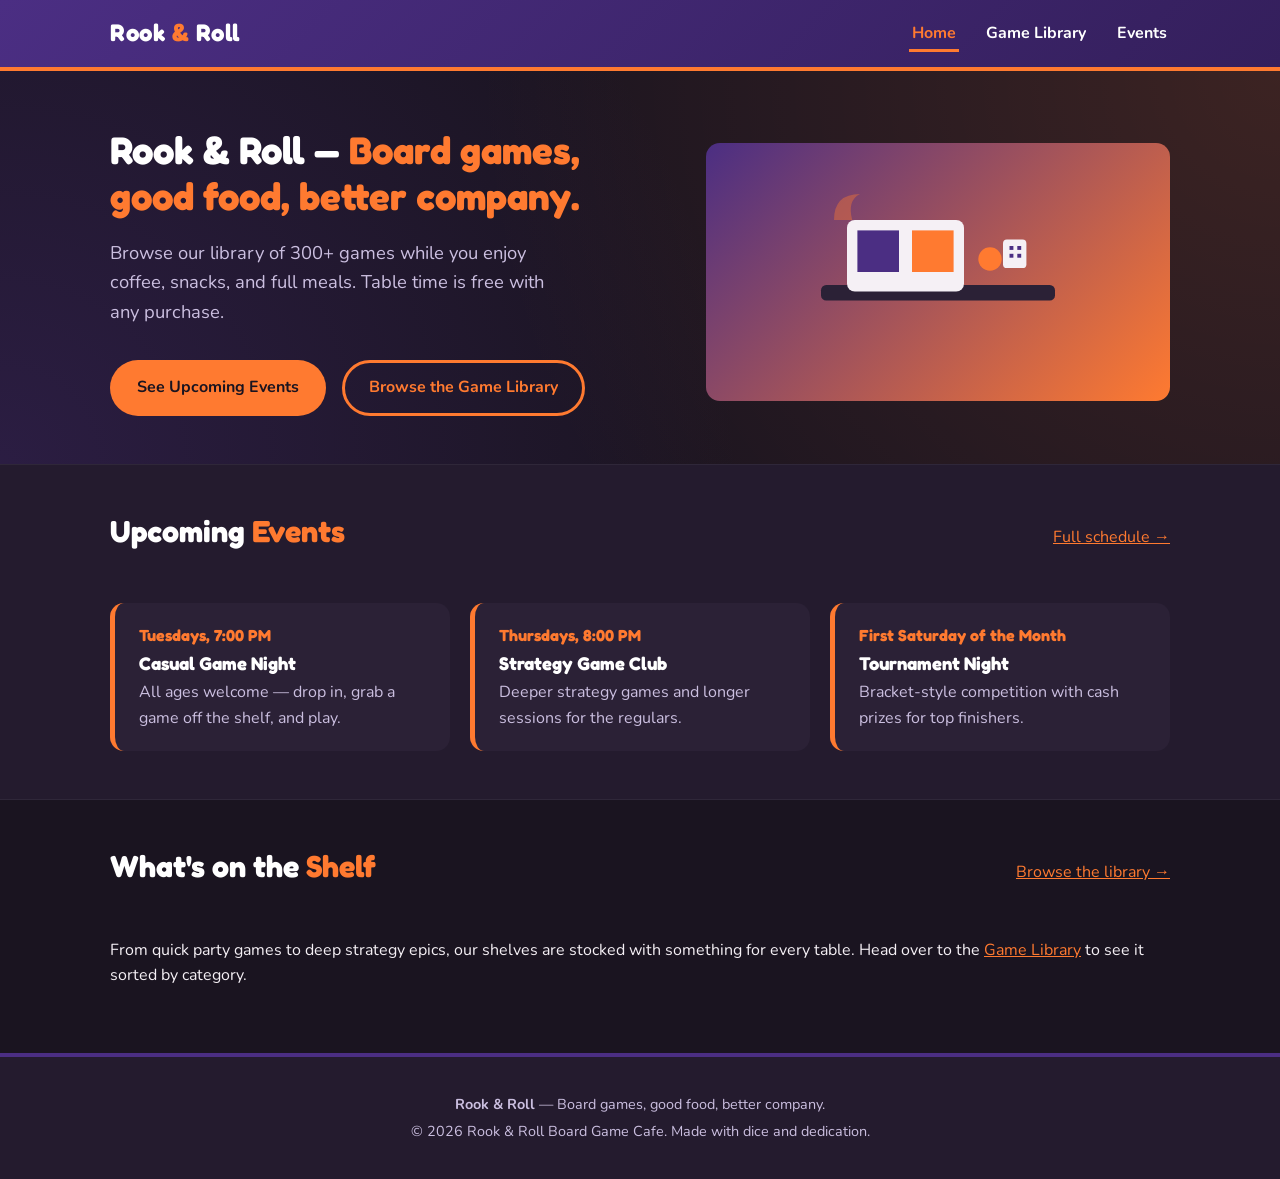
==== index.html @ 00a92c28 "Agent: create index.html" ====
<!DOCTYPE html>
<html lang="en">
<head>
  <meta charset="UTF-8">
  <meta name="viewport" content="width=device-width, initial-scale=1.0">
  <title>Rook &amp; Roll — Board Game Cafe</title>
  <meta name="description" content="Rook & Roll is a board game cafe with a 300+ game library, coffee, snacks, and full meals. Free table time with any purchase.">
  <meta name="theme-color" content="#4B2E83">
  <link rel="preconnect" href="https://fonts.googleapis.com">
  <link rel="preconnect" href="https://fonts.gstatic.com" crossorigin>
  <link href="https://fonts.googleapis.com/css2?family=Fredoka:wght@500;700&family=Nunito:wght@400;700;800&display=swap" rel="stylesheet">
  <link rel="stylesheet" href="style.css">
</head>
<body>
  <a class="skip-link" href="#main-content">Skip to main content</a>

  <header class="site-header">
    <div class="nav-wrap">
      <a class="logo" href="index.html">Rook <span>&amp;</span> Roll</a>
      <button class="nav-toggle" aria-label="Toggle navigation menu" aria-expanded="false" aria-controls="main-nav">☰</button>
      <nav class="main-nav" id="main-nav" aria-label="Primary">
        <ul>
          <li><a href="index.html" aria-current="page">Home</a></li>
          <li><a href="games.html">Game Library</a></li>
          <li><a href="events.html">Events</a></li>
        </ul>
      </nav>
    </div>
  </header>

  <main id="main-content">
    <section class="hero">
      <div class="container hero-grid">
        <div>
          <h1>Rook &amp; Roll — <span class="accent">Board games, good food, better company.</span></h1>
          <p class="lede">Browse our library of 300+ games while you enjoy coffee, snacks, and full meals. Table time is free with any purchase.</p>
          <a class="btn" href="events.html">See Upcoming Events</a>
          <a class="btn secondary" href="games.html" style="margin-left:0.75rem;">Browse the Game Library</a>
        </div>
        <div class="hero-art">
          <svg role="img" aria-label="Illustration of the Rook and Roll cafe: a table with a game board, dice, and cups of coffee" viewBox="0 0 200 160" width="260" height="210" xmlns="http://www.w3.org/2000/svg">
            <title>Inside Rook &amp; Roll cafe</title>
            <desc>A cozy table scene with a game board, playing pieces, dice, and a mug of coffee.</desc>
            <rect x="10" y="90" width="180" height="12" rx="4" fill="#2b2136"/>
            <rect x="30" y="40" width="90" height="55" rx="6" fill="#f5f0f5"/>
            <rect x="38" y="48" width="32" height="32" fill="#4B2E83"/>
            <rect x="80" y="48" width="32" height="32" fill="#FF7A30"/>
            <circle cx="140" cy="70" r="9" fill="#FF7A30"/>
            <rect x="150" y="55" width="18" height="22" rx="3" fill="#f5f0f5"/>
            <rect x="155" y="60" width="3" height="3" fill="#4B2E83"/>
            <rect x="161" y="60" width="3" height="3" fill="#4B2E83"/>
            <rect x="155" y="66" width="3" height="3" fill="#4B2E83"/>
            <rect x="161" y="66" width="3" height="3" fill="#4B2E83"/>
            <path d="M20 40 q0 -20 20 -20 h0 q-10 5 -6 20 z" fill="#FF7A30" opacity="0.4"/>
          </svg>
        </div>
      </div>
    </section>

    <section class="alt">
      <div class="container">
        <div class="section-heading">
          <h2>Upcoming <span class="accent">Events</span></h2>
          <a href="events.html">Full schedule &rarr;</a>
        </div>
        <div class="event-grid">
          <div class="event-card">
            <span class="when">Tuesdays, 7:00 PM</span>
            <h3>Casual Game Night</h3>
            <p>All ages welcome — drop in, grab a game off the shelf, and play.</p>
          </div>
          <div class="event-card">
            <span class="when">Thursdays, 8:00 PM</span>
            <h3>Strategy Game Club</h3>
            <p>Deeper strategy games and longer sessions for the regulars.</p>
          </div>
          <div class="event-card">
            <span class="when">First Saturday of the Month</span>
            <h3>Tournament Night</h3>
            <p>Bracket-style competition with cash prizes for top finishers.</p>
          </div>
        </div>
      </div>
    </section>

    <section>
      <div class="container">
        <div class="section-heading">
          <h2>What's on the <span class="accent">Shelf</span></h2>
          <a href="games.html">Browse the library &rarr;</a>
        </div>
        <p>From quick party games to deep strategy epics, our shelves are stocked with something for every table. Head over to the <a href="games.html">Game Library</a> to see it sorted by category.</p>
      </div>
    </section>
  </main>

  <footer class="site-footer">
    <div class="container">
      <p><strong>Rook &amp; Roll</strong> — Board games, good food, better company.</p>
      <p>&copy; <span data-year>2026</span> Rook &amp; Roll Board Game Cafe. Made with dice and dedication.</p>
    </div>
  </footer>

  <script src="script.js"></script>
</body>
</html>
---- style.css ----
/* Rook & Roll — shared styles */

:root {
  --purple: #4B2E83;
  --purple-light: #6b46b3;
  --orange: #FF7A30;
  --orange-dark: #e0651e;
  --bg: #1a1420;
  --bg-alt: #241b2e;
  --card-bg: #2b2136;
  --text: #f5f0f5;
  --text-muted: #cbbfe0;
  --border-radius: 14px;
  --max-width: 1100px;
}

* {
  box-sizing: border-box;
}

html {
  scroll-behavior: smooth;
}

body {
  margin: 0;
  background-color: var(--bg);
  color: var(--text);
  font-family: "Nunito", -apple-system, BlinkMacSystemFont, "Segoe UI", sans-serif;
  line-height: 1.6;
}

h1, h2, h3, h4 {
  font-family: "Fredoka", "Nunito", sans-serif;
  line-height: 1.2;
  margin-top: 0;
}

a {
  color: var(--orange);
  text-decoration: underline;
}

a:hover,
a:focus {
  color: #ffb27a;
}

img, svg {
  max-width: 100%;
}

/* Focus visibility for accessibility */
:focus-visible {
  outline: 3px solid var(--orange);
  outline-offset: 2px;
}

/* Skip link */
.skip-link {
  position: absolute;
  left: -999px;
  top: auto;
  background: var(--orange);
  color: #1a1420;
  padding: 0.75rem 1rem;
  z-index: 1000;
  font-weight: 700;
  border-radius: 0 0 8px 0;
  text-decoration: none;
}

.skip-link:focus {
  left: 0;
  top: 0;
}

.container {
  max-width: var(--max-width);
  margin: 0 auto;
  padding: 0 1.25rem;
}

/* Header / Nav */
header.site-header {
  background: linear-gradient(135deg, var(--purple), #341f5c);
  border-bottom: 4px solid var(--orange);
  position: sticky;
  top: 0;
  z-index: 100;
}

.nav-wrap {
  display: flex;
  align-items: center;
  justify-content: space-between;
  padding: 0.9rem 1.25rem;
  max-width: var(--max-width);
  margin: 0 auto;
}

.logo {
  font-family: "Fredoka", sans-serif;
  font-size: 1.5rem;
  color: #fff;
  text-decoration: none;
  font-weight: 700;
  letter-spacing: 0.5px;
}

.logo span {
  color: var(--orange);
}

.nav-toggle {
  display: none;
  background: transparent;
  border: 2px solid var(--orange);
  color: #fff;
  padding: 0.4rem 0.6rem;
  border-radius: 8px;
  font-size: 1.1rem;
  cursor: pointer;
}

nav.main-nav ul {
  list-style: none;
  display: flex;
  gap: 1.5rem;
  margin: 0;
  padding: 0;
}

nav.main-nav a {
  color: #fff;
  text-decoration: none;
  font-weight: 700;
  padding: 0.35rem 0.2rem;
  border-bottom: 3px solid transparent;
}

nav.main-nav a:hover,
nav.main-nav a:focus {
  border-bottom-color: var(--orange);
}

nav.main-nav a[aria-current="page"] {
  border-bottom-color: var(--orange);
  color: var(--orange);
}

@media (max-width: 640px) {
  .nav-toggle {
    display: inline-block;
  }

  nav.main-nav {
    display: none;
    width: 100%;
  }

  nav.main-nav.open {
    display: block;
  }

  nav.main-nav ul {
    flex-direction: column;
    gap: 0.25rem;
    padding: 1rem 0;
  }

  .nav-wrap {
    flex-wrap: wrap;
  }
}

/* Hero */
.hero {
  padding: 3.5rem 0 3rem;
  background: radial-gradient(circle at top right, rgba(255,122,48,0.15), transparent 60%),
              radial-gradient(circle at bottom left, rgba(75,46,131,0.35), transparent 55%);
}

.hero-grid {
  display: grid;
  grid-template-columns: 1.2fr 1fr;
  gap: 2.5rem;
  align-items: center;
}

@media (max-width: 800px) {
  .hero-grid {
    grid-template-columns: 1fr;
  }
}

.hero h1 {
  font-size: 2.4rem;
  color: #fff;
  margin-bottom: 1rem;
}

.hero h1 .accent {
  color: var(--orange);
}

.hero p.lede {
  font-size: 1.15rem;
  color: var(--text-muted);
  max-width: 40ch;
}

.hero-art {
  background: linear-gradient(135deg, var(--purple), var(--orange));
  border-radius: var(--border-radius);
  padding: 1.5rem;
  display: flex;
  align-items: center;
  justify-content: center;
  min-height: 220px;
}

/* Buttons */
.btn {
  display: inline-block;
  background: var(--orange);
  color: #1a1420;
  font-weight: 700;
  text-decoration: none;
  padding: 0.75rem 1.5rem;
  border-radius: 999px;
  margin-top: 1rem;
  border: 3px solid transparent;
  transition: transform 0.15s ease;
}

.btn:hover,
.btn:focus {
  background: var(--orange-dark);
  transform: translateY(-2px);
  color: #fff;
}

.btn.secondary {
  background: transparent;
  border-color: var(--orange);
  color: var(--orange);
}

.btn.secondary:hover,
.btn.secondary:focus {
  background: var(--orange);
  color: #1a1420;
}

/* Sections */
main section {
  padding: 3rem 0;
}

section.alt {
  background: var(--bg-alt);
  border-top: 1px solid rgba(255,255,255,0.05);
  border-bottom: 1px solid rgba(255,255,255,0.05);
}

.section-heading {
  display: flex;
  align-items: baseline;
  justify-content: space-between;
  flex-wrap: wrap;
  gap: 1rem;
  margin-bottom: 1.75rem;
}

.section-heading h2 {
  font-size: 1.9rem;
  color: #fff;
}

.section-heading h2 .accent {
  color: var(--orange);
}

/* Event cards */
.event-grid {
  display: grid;
  grid-template-columns: repeat(auto-fit, minmax(230px, 1fr));
  gap: 1.25rem;
}

.event-card {
  background: var(--card-bg);
  border-left: 5px solid var(--orange);
  border-radius: var(--border-radius);
  padding: 1.25rem 1.5rem;
}

.event-card .when {
  color: var(--orange);
  font-weight: 700;
  font-family: "Fredoka", sans-serif;
  display: block;
  margin-bottom: 0.25rem;
}

.event-card h3 {
  font-size: 1.15rem;
  margin-bottom: 0.35rem;
  color: #fff;
}

.event-card p {
  margin: 0;
  color: var(--text-muted);
}

/* Tournament callout */
.callout {
  background: linear-gradient(135deg, var(--purple), #2c1c4d);
  border: 3px dashed var(--orange);
  border-radius: var(--border-radius);
  padding: 1.75rem;
  margin-top: 2rem;
}

.callout h3 {
  color: var(--orange);
  margin-bottom: 0.5rem;
}

/* Game library grid */
.game-grid {
  display: grid;
  grid-template-columns: repeat(auto-fit, minmax(260px, 1fr));
  gap: 1.5rem;
}

.game-card {
  background: var(--card-bg);
  border-radius: var(--border-radius);
  padding: 1.5rem;
  border-top: 6px solid var(--orange);
  transition: transform 0.2s ease, box-shadow 0.2s ease;
}

.game-card:hover,
.game-card:focus-within {
  transform: translateY(-4px);
  box-shadow: 0 10px 24px rgba(0,0,0,0.35);
}

.game-card h3 {
  color: #fff;
  font-size: 1.3rem;
  margin-bottom: 0.75rem;
}

.tag {
  display: inline-block;
  background: var(--orange);
  color: #1a1420;
  font-size: 0.75rem;
  font-weight: 700;
  text-transform: uppercase;
  letter-spacing: 0.05em;
  padding: 0.2rem 0.6rem;
  border-radius: 999px;
  margin-bottom: 0.75rem;
}

.game-card ul {
  margin: 0;
  padding-left: 1.2rem;
  color: var(--text-muted);
}

.game-card ul li {
  margin-bottom: 0.25rem;
}

/* Table (events page schedule) */
.schedule-table {
  width: 100%;
  border-collapse: collapse;
  background: var(--card-bg);
  border-radius: var(--border-radius);
  overflow: hidden;
}

.schedule-table caption {
  text-align: left;
  color: var(--text-muted);
  padding-bottom: 0.75rem;
  font-size: 0.95rem;
}

.schedule-table th,
.schedule-table td {
  text-align: left;
  padding: 0.9rem 1.1rem;
  border-bottom: 1px solid rgba(255,255,255,0.08);
}

.schedule-table thead th {
  background: var(--purple);
  color: #fff;
  font-family: "Fredoka", sans-serif;
}

.schedule-table tbody tr:last-child td {
  border-bottom: none;
}

/* Footer */
footer.site-footer {
  background: var(--bg-alt);
  border-top: 4px solid var(--purple);
  padding: 2rem 0;
  text-align: center;
  color: var(--text-muted);
  font-size: 0.9rem;
}

footer.site-footer p {
  margin: 0.25rem 0;
}

.visually-hidden {
  position: absolute;
  width: 1px;
  height: 1px;
  overflow: hidden;
  clip: rect(0 0 0 0);
  white-space: nowrap;
}
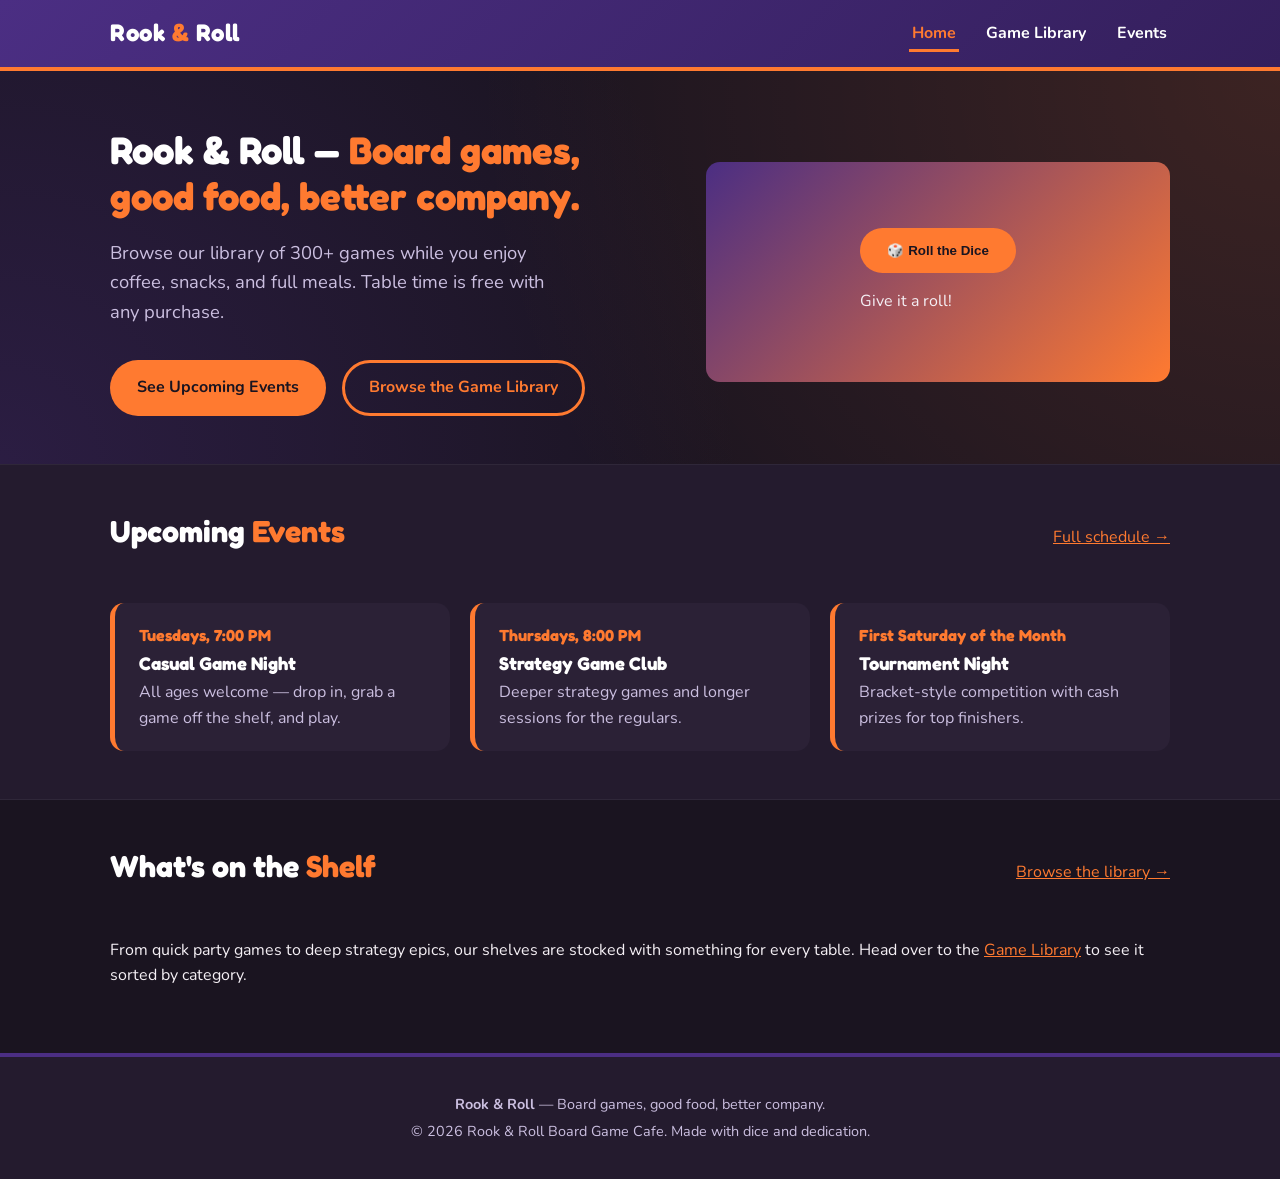
==== commit 4af8e4ad: "Agent: update index.html" ====
--- a/index.html
+++ b/index.html
@@ -38,21 +38,26 @@
           <a class="btn secondary" href="games.html" style="margin-left:0.75rem;">Browse the Game Library</a>
         </div>
         <div class="hero-art">
-          <svg role="img" aria-label="Illustration of the Rook and Roll cafe: a table with a game board, dice, and cups of coffee" viewBox="0 0 200 160" width="260" height="210" xmlns="http://www.w3.org/2000/svg">
-            <title>Inside Rook &amp; Roll cafe</title>
-            <desc>A cozy table scene with a game board, playing pieces, dice, and a mug of coffee.</desc>
-            <rect x="10" y="90" width="180" height="12" rx="4" fill="#2b2136"/>
-            <rect x="30" y="40" width="90" height="55" rx="6" fill="#f5f0f5"/>
-            <rect x="38" y="48" width="32" height="32" fill="#4B2E83"/>
-            <rect x="80" y="48" width="32" height="32" fill="#FF7A30"/>
-            <circle cx="140" cy="70" r="9" fill="#FF7A30"/>
-            <rect x="150" y="55" width="18" height="22" rx="3" fill="#f5f0f5"/>
-            <rect x="155" y="60" width="3" height="3" fill="#4B2E83"/>
-            <rect x="161" y="60" width="3" height="3" fill="#4B2E83"/>
-            <rect x="155" y="66" width="3" height="3" fill="#4B2E83"/>
-            <rect x="161" y="66" width="3" height="3" fill="#4B2E83"/>
-            <path d="M20 40 q0 -20 20 -20 h0 q-10 5 -6 20 z" fill="#FF7A30" opacity="0.4"/>
-          </svg>
+          <div class="dice-tile">
+            <div class="die" id="heroDie">
+              <div class="die-face" id="dieFace" data-value="4" role="img" aria-label="Die showing 4">
+                <span class="pip" data-pos="1"></span>
+                <span class="pip" data-pos="2"></span>
+                <span class="pip" data-pos="3"></span>
+                <span class="pip" data-pos="4"></span>
+                <span class="pip" data-pos="5"></span>
+                <span class="pip" data-pos="6"></span>
+                <span class="pip" data-pos="7"></span>
+                <span class="pip" data-pos="8"></span>
+                <span class="pip" data-pos="9"></span>
+              </div>
+            </div>
+            <button type="button" class="btn roll-btn" id="rollDieBtn">🎲 Roll the Dice</button>
+            <p class="dice-status" id="diceStatus" role="status" aria-live="polite">Give it a roll!</p>
+            <noscript>
+              <p class="dice-status">Enable JavaScript to roll the dice — it's currently just showing a 4.</p>
+            </noscript>
+          </div>
         </div>
       </div>
     </section>
--- a/style.css
+++ b/style.css
@@ -324,7 +324,7 @@
   margin-top: 2rem;
 }
 
-.callout h3 {
+.callout h2 {
   color: var(--orange);
   margin-bottom: 0.5rem;
 }
@@ -350,7 +350,7 @@
   box-shadow: 0 10px 24px rgba(0,0,0,0.35);
 }
 
-.game-card h3 {
+.game-card h2 {
   color: #fff;
   font-size: 1.3rem;
   margin-bottom: 0.75rem;
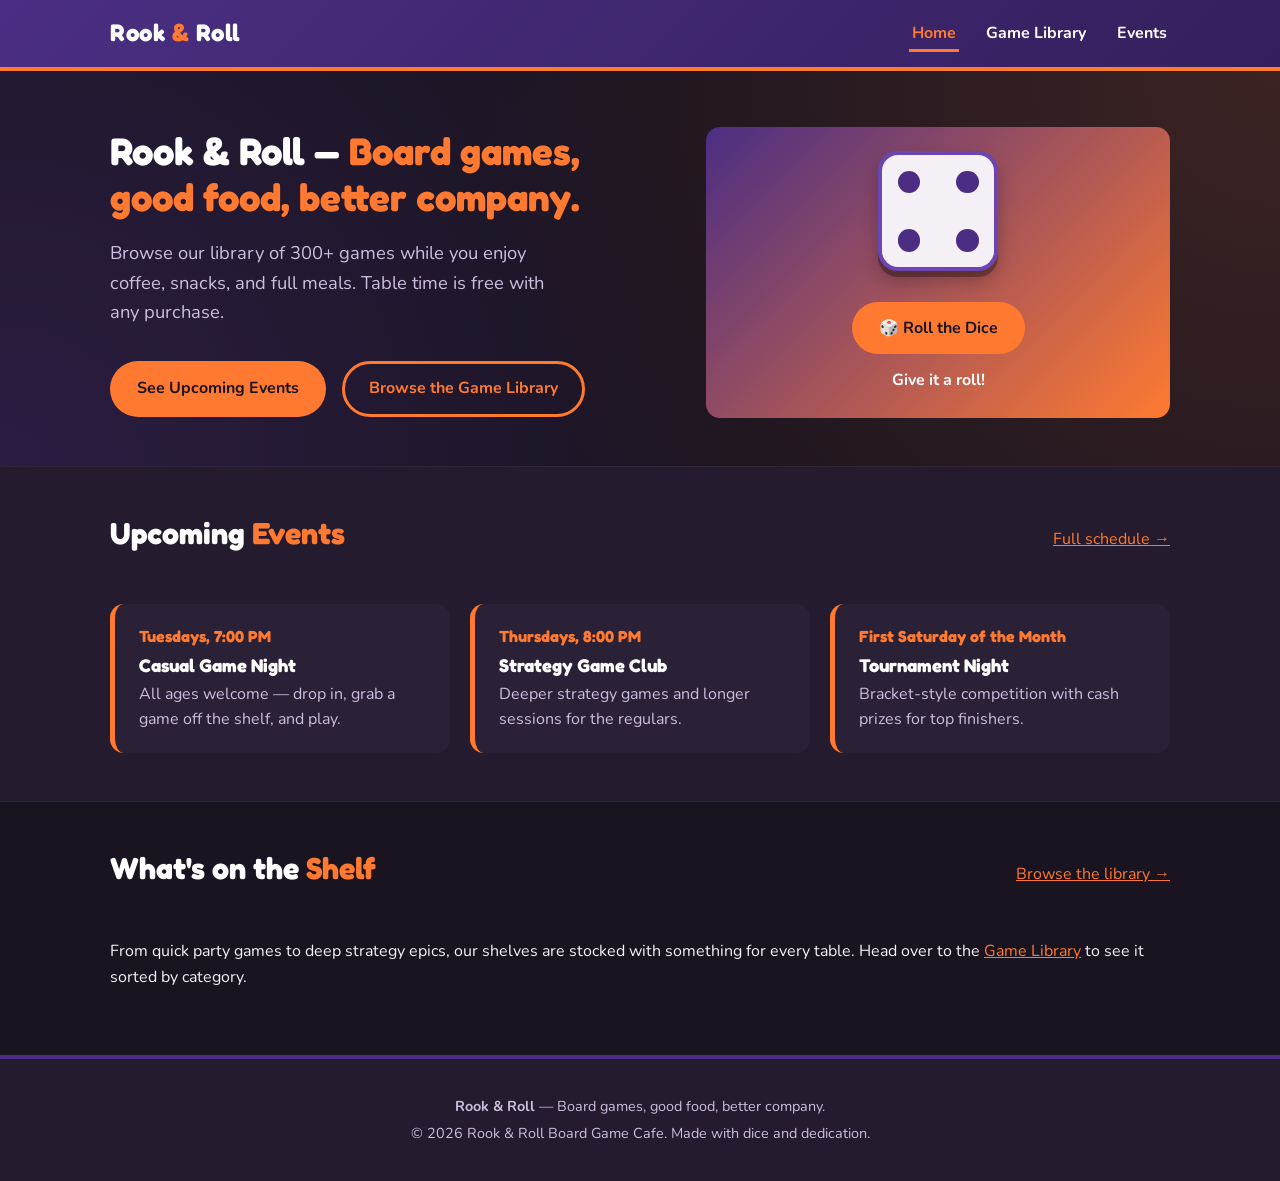
==== commit e291799e: "Agent: update index.html" ====
--- a/index.html
+++ b/index.html
@@ -17,7 +17,7 @@
   <header class="site-header">
     <div class="nav-wrap">
       <a class="logo" href="index.html">Rook <span>&amp;</span> Roll</a>
-      <button class="nav-toggle" aria-label="Toggle navigation menu" aria-expanded="false" aria-controls="main-nav">☰</button>
+      <button class="nav-toggle" aria-label="Toggle navigation menu" aria-expanded="false" aria-controls="main-nav"><span aria-hidden="true">☰</span></button>
       <nav class="main-nav" id="main-nav" aria-label="Primary">
         <ul>
           <li><a href="index.html" aria-current="page">Home</a></li>
@@ -41,18 +41,18 @@
           <div class="dice-tile">
             <div class="die" id="heroDie">
               <div class="die-face" id="dieFace" data-value="4" role="img" aria-label="Die showing 4">
-                <span class="pip" data-pos="1"></span>
-                <span class="pip" data-pos="2"></span>
-                <span class="pip" data-pos="3"></span>
-                <span class="pip" data-pos="4"></span>
-                <span class="pip" data-pos="5"></span>
-                <span class="pip" data-pos="6"></span>
-                <span class="pip" data-pos="7"></span>
-                <span class="pip" data-pos="8"></span>
-                <span class="pip" data-pos="9"></span>
+                <span class="pip" data-pos="1" aria-hidden="true"></span>
+                <span class="pip" data-pos="2" aria-hidden="true"></span>
+                <span class="pip" data-pos="3" aria-hidden="true"></span>
+                <span class="pip" data-pos="4" aria-hidden="true"></span>
+                <span class="pip" data-pos="5" aria-hidden="true"></span>
+                <span class="pip" data-pos="6" aria-hidden="true"></span>
+                <span class="pip" data-pos="7" aria-hidden="true"></span>
+                <span class="pip" data-pos="8" aria-hidden="true"></span>
+                <span class="pip" data-pos="9" aria-hidden="true"></span>
               </div>
             </div>
-            <button type="button" class="btn roll-btn" id="rollDieBtn">🎲 Roll the Dice</button>
+            <button type="button" class="btn roll-btn" id="rollDieBtn"><span aria-hidden="true">🎲</span> Roll the Dice</button>
             <p class="dice-status" id="diceStatus" role="status" aria-live="polite">Give it a roll!</p>
             <noscript>
               <p class="dice-status">Enable JavaScript to roll the dice — it's currently just showing a 4.</p>
@@ -66,7 +66,7 @@
       <div class="container">
         <div class="section-heading">
           <h2>Upcoming <span class="accent">Events</span></h2>
-          <a href="events.html">Full schedule &rarr;</a>
+          <a href="events.html">Full schedule <span aria-hidden="true">&rarr;</span></a>
         </div>
         <div class="event-grid">
           <div class="event-card">
@@ -92,7 +92,7 @@
       <div class="container">
         <div class="section-heading">
           <h2>What's on the <span class="accent">Shelf</span></h2>
-          <a href="games.html">Browse the library &rarr;</a>
+          <a href="games.html">Browse the library <span aria-hidden="true">&rarr;</span></a>
         </div>
         <p>From quick party games to deep strategy epics, our shelves are stocked with something for every table. Head over to the <a href="games.html">Game Library</a> to see it sorted by category.</p>
       </div>
--- a/style.css
+++ b/style.css
@@ -220,6 +220,84 @@
   min-height: 220px;
 }
 
+/* Interactive dice tile */
+.dice-tile {
+  display: flex;
+  flex-direction: column;
+  align-items: center;
+  gap: 0.9rem;
+  text-align: center;
+}
+
+.die {
+  width: 120px;
+  height: 120px;
+  background: #f5f0f5;
+  border: 4px solid var(--purple-light);
+  border-radius: 20px;
+  box-shadow: 0 6px 0 rgba(0, 0, 0, 0.3), 0 10px 18px rgba(0, 0, 0, 0.25);
+}
+
+.die-face {
+  display: grid;
+  grid-template-columns: repeat(3, 1fr);
+  grid-template-rows: repeat(3, 1fr);
+  width: 100%;
+  height: 100%;
+  padding: 14%;
+  gap: 8%;
+  box-sizing: border-box;
+}
+
+.pip {
+  width: 100%;
+  height: 100%;
+  border-radius: 50%;
+  background: var(--purple);
+  opacity: 0;
+  transform: scale(0.5);
+  transition: opacity 0.2s ease, transform 0.2s ease;
+}
+
+.pip.visible {
+  opacity: 1;
+  transform: scale(1);
+}
+
+.roll-btn {
+  margin-top: 0;
+}
+
+.roll-btn:disabled {
+  opacity: 0.6;
+  cursor: not-allowed;
+  transform: none;
+}
+
+.dice-status {
+  margin: 0;
+  color: #fff;
+  font-weight: 700;
+  min-height: 1.4em;
+}
+
+@keyframes dice-roll {
+  0% { transform: rotate(0deg) scale(1); }
+  30% { transform: rotate(120deg) scale(1.08); }
+  60% { transform: rotate(240deg) scale(0.95); }
+  100% { transform: rotate(360deg) scale(1); }
+}
+
+.die.rolling {
+  animation: dice-roll 0.6s ease-in-out;
+}
+
+@media (prefers-reduced-motion: reduce) {
+  .die.rolling {
+    animation: none;
+  }
+}
+
 /* Buttons */
 .btn {
   display: inline-block;
@@ -232,6 +310,9 @@
   margin-top: 1rem;
   border: 3px solid transparent;
   transition: transform 0.15s ease;
+  cursor: pointer;
+  font-family: inherit;
+  font-size: 1rem;
 }
 
 .btn:hover,
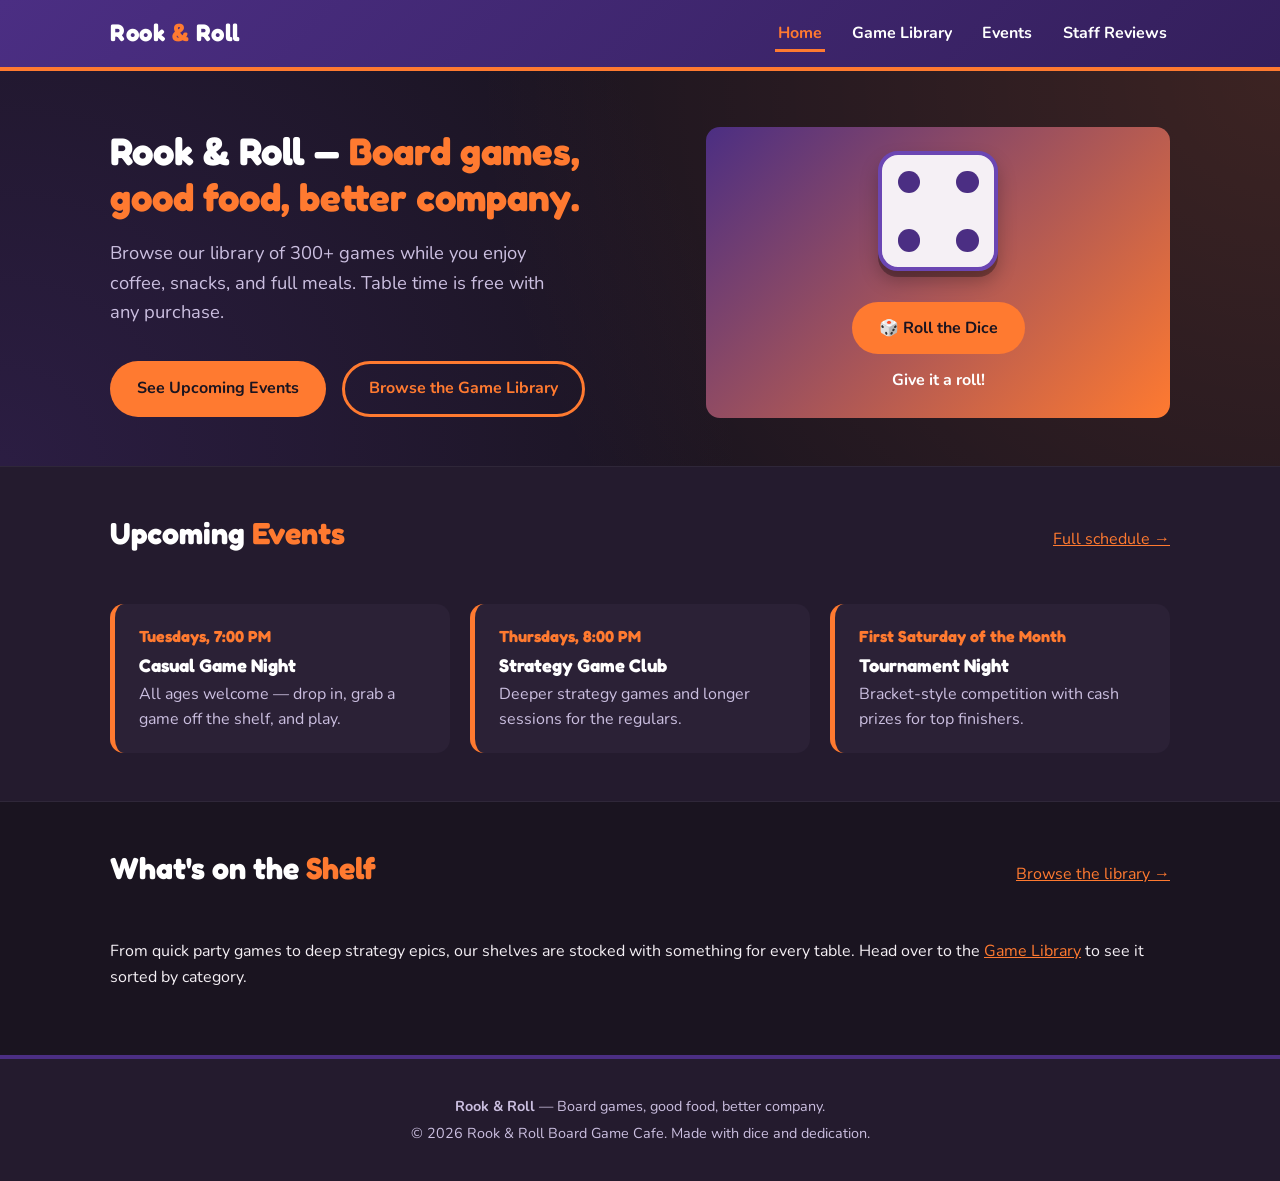
==== commit 385247aa: "Agent: update index.html" ====
--- a/index.html
+++ b/index.html
@@ -23,6 +23,7 @@
           <li><a href="index.html" aria-current="page">Home</a></li>
           <li><a href="games.html">Game Library</a></li>
           <li><a href="events.html">Events</a></li>
+          <li><a href="reviews.html">Staff Reviews</a></li>
         </ul>
       </nav>
     </div>
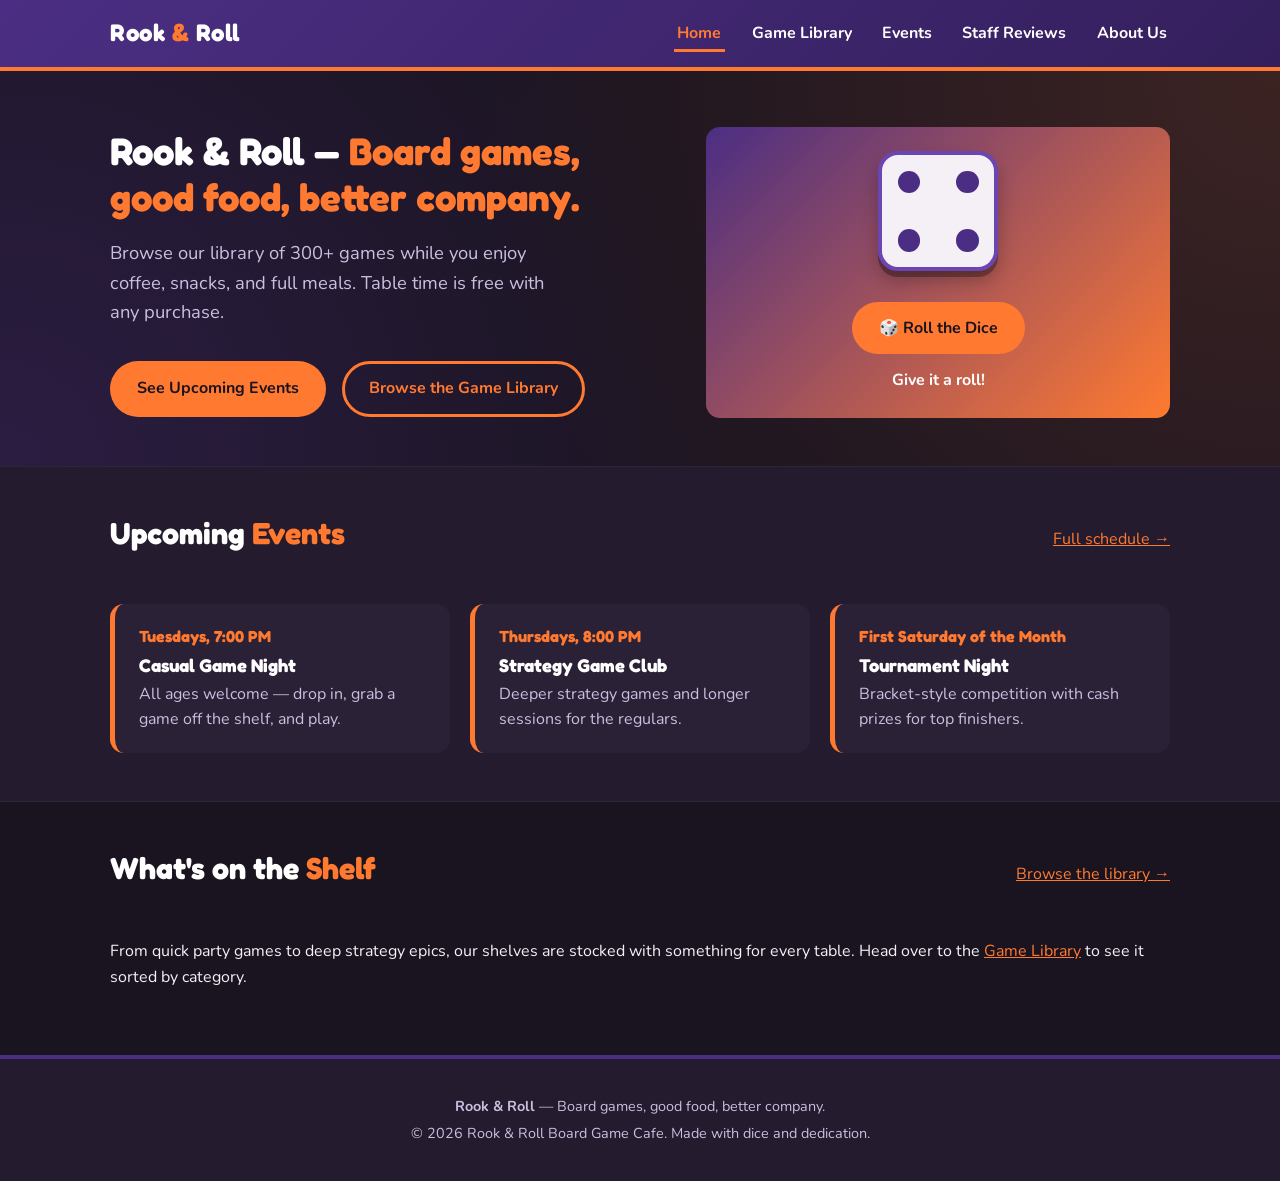
==== commit 5060b757: "Agent: update index.html" ====
--- a/index.html
+++ b/index.html
@@ -24,6 +24,7 @@
           <li><a href="games.html">Game Library</a></li>
           <li><a href="events.html">Events</a></li>
           <li><a href="reviews.html">Staff Reviews</a></li>
+          <li><a href="about.html">About Us</a></li>
         </ul>
       </nav>
     </div>
--- a/style.css
+++ b/style.css
@@ -460,7 +460,129 @@
   margin-bottom: 0.25rem;
 }
 
-/* Table (events page schedule) */
+/* Reviews wall & filter toolbar */
+.filter-bar {
+  display: flex;
+  flex-wrap: wrap;
+  align-items: center;
+  gap: 0.5rem;
+  margin-bottom: 2rem;
+  background: var(--card-bg);
+  padding: 0.75rem 1rem;
+  border-radius: var(--border-radius);
+}
+
+.filter-label {
+  font-weight: 700;
+  color: var(--text-muted);
+  margin-right: 0.5rem;
+}
+
+.filter-btn {
+  background: transparent;
+  color: var(--text);
+  border: 2px solid rgba(255, 255, 255, 0.15);
+  border-radius: 999px;
+  padding: 0.35rem 0.9rem;
+  font-family: inherit;
+  font-size: 0.9rem;
+  font-weight: 700;
+  cursor: pointer;
+  transition: all 0.15s ease;
+}
+
+.filter-btn:hover,
+.filter-btn:focus {
+  border-color: var(--orange);
+  color: var(--orange);
+}
+
+.filter-btn.active {
+  background: var(--orange);
+  color: #1a1420;
+  border-color: var(--orange);
+}
+
+.reviews-grid {
+  display: grid;
+  grid-template-columns: repeat(auto-fit, minmax(320px, 1fr));
+  gap: 1.5rem;
+}
+
+.review-card {
+  background: var(--card-bg);
+  border-radius: var(--border-radius);
+  padding: 1.5rem;
+  border-top: 5px solid var(--purple-light);
+  display: flex;
+  flex-direction: column;
+  justify-content: space-between;
+  box-shadow: 0 4px 12px rgba(0, 0, 0, 0.2);
+  transition: transform 0.2s ease, box-shadow 0.2s ease;
+}
+
+.review-card:hover,
+.review-card:focus-within {
+  transform: translateY(-3px);
+  box-shadow: 0 8px 20px rgba(0, 0, 0, 0.35);
+}
+
+.review-card h2 {
+  font-size: 1.35rem;
+  color: #fff;
+  margin: 0.4rem 0 0.25rem;
+}
+
+.staff-byline {
+  font-size: 0.92rem;
+  color: var(--text);
+  margin: 0.25rem 0 0.75rem;
+}
+
+.staff-role {
+  color: var(--text-muted);
+  font-size: 0.85rem;
+}
+
+.game-meta {
+  display: grid;
+  grid-template-columns: repeat(3, 1fr);
+  gap: 0.5rem;
+  background: rgba(0, 0, 0, 0.25);
+  border-radius: 8px;
+  padding: 0.65rem 0.75rem;
+  margin: 0.75rem 0 1rem;
+}
+
+.game-meta dt {
+  font-size: 0.72rem;
+  text-transform: uppercase;
+  letter-spacing: 0.05em;
+  color: var(--text-muted);
+  font-weight: 700;
+}
+
+.game-meta dd {
+  margin: 0.15rem 0 0;
+  font-size: 0.9rem;
+  font-weight: 700;
+  color: #fff;
+}
+
+.review-quote {
+  margin: 0;
+  padding: 0.75rem 0 0;
+  border-top: 1px dashed rgba(255, 255, 255, 0.12);
+  font-style: italic;
+  color: var(--text-muted);
+  line-height: 1.5;
+}
+
+.review-quote p {
+  margin: 0;
+}
+
+/* Tables (events schedule & reviews table) */
 .schedule-table {
   width: 100%;
   border-collapse: collapse;
@@ -469,7 +591,8 @@
   overflow: hidden;
 }
 
-.schedule-table caption {
+.schedule-table caption,
+.reviews-table caption {
   text-align: left;
   color: var(--text-muted);
   padding-bottom: 0.75rem;
@@ -491,6 +614,157 @@
 
 .schedule-table tbody tr:last-child td {
   border-bottom: none;
+}
+
+/* Reviews Table Styles */
+.reviews-table-wrap {
+  background: var(--card-bg);
+  border-radius: var(--border-radius);
+  padding: 1rem;
+  box-shadow: 0 4px 16px rgba(0, 0, 0, 0.25);
+  overflow-x: auto;
+}
+
+.reviews-table {
+  width: 100%;
+  border-collapse: separate;
+  border-spacing: 0;
+  text-align: left;
+}
+
+.reviews-table thead th {
+  background: var(--purple);
+  color: #fff;
+  font-family: "Fredoka", sans-serif;
+  font-size: 1rem;
+  font-weight: 700;
+  padding: 1rem 0.9rem;
+  letter-spacing: 0.02em;
+}
+
+.reviews-table thead th:first-child {
+  border-top-left-radius: 10px;
+  border-bottom-left-radius: 10px;
+}
+
+.reviews-table thead th:last-child {
+  border-top-right-radius: 10px;
+  border-bottom-right-radius: 10px;
+}
+
+.reviews-table tbody tr {
+  transition: background-color 0.15s ease;
+}
+
+.reviews-table tbody tr:hover {
+  background-color: rgba(255, 255, 255, 0.04);
+}
+
+.reviews-table th,
+.reviews-table td {
+  padding: 1.1rem 0.9rem;
+  vertical-align: middle;
+  border-bottom: 1px solid rgba(255, 255, 255, 0.07);
+}
+
+.reviews-table tbody tr:last-child th,
+.reviews-table tbody tr:last-child td {
+  border-bottom: none;
+}
+
+.game-cell {
+  display: flex;
+  align-items: center;
+  gap: 1rem;
+  font-weight: normal;
+  min-width: 250px;
+}
+
+.game-thumb {
+  width: 84px;
+  height: 84px;
+  object-fit: cover;
+  border-radius: 10px;
+  background: var(--bg-alt);
+  border: 2px solid rgba(255, 255, 255, 0.12);
+  box-shadow: 0 4px 10px rgba(0, 0, 0, 0.35);
+  flex-shrink: 0;
+}
+
+.game-info {
+  display: flex;
+  flex-direction: column;
+  gap: 0.25rem;
+}
+
+.game-title {
+  font-family: "Fredoka", sans-serif;
+  font-size: 1.15rem;
+  font-weight: 700;
+  color: #fff;
+}
+
+.game-info .staff-byline {
+  margin: 0;
+  font-size: 0.85rem;
+  color: var(--text-muted);
+}
+
+.genre-cell {
+  min-width: 140px;
+}
+
+.genre-cell .tag {
+  margin-bottom: 0.25rem;
+}
+
+.genre-subtext {
+  display: block;
+  font-size: 0.82rem;
+  color: var(--text-muted);
+}
+
+.meta-cell {
+  font-weight: 700;
+  color: #fff;
+  white-space: nowrap;
+}
+
+.price-cell {
+  font-weight: 800;
+  color: var(--orange);
+  font-family: "Fredoka", sans-serif;
+  font-size: 1.05rem;
+  white-space: nowrap;
+}
+
+.quote-cell {
+  min-width: 280px;
+}
+
+.quote-cell .review-quote {
+  border-top: none;
+  padding: 0;
+  font-size: 0.95rem;
+  color: var(--text-muted);
+}
+
+.quote-cell .review-quote p {
+  margin: 0;
+}
+
+@media (max-width: 768px) {
+  .reviews-table th,
+  .reviews-table td {
+    padding: 0.85rem 0.65rem;
+  }
+  .game-thumb {
+    width: 68px;
+    height: 68px;
+  }
+  .game-cell {
+    min-width: 220px;
+  }
 }
 
 /* Footer */
